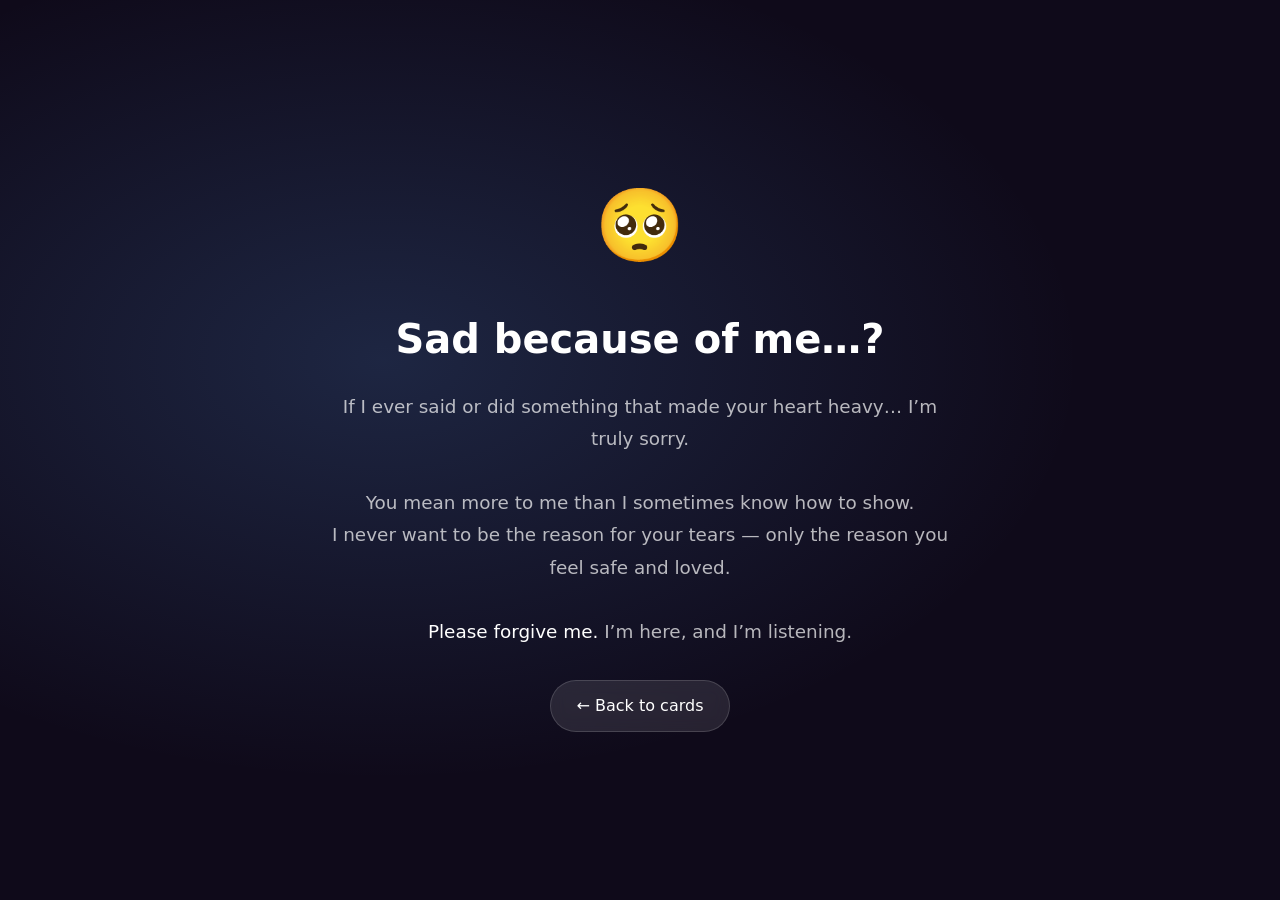
==== sad.html @ e7a7d465 "14112006" ====
<!DOCTYPE html>
<html lang="en">
<head>
  <meta charset="UTF-8" />
  <meta name="viewport" content="width=device-width, initial-scale=1.0" />
  <title>Sad bcoz of me…??</title>
  <link rel="stylesheet" href="styles.css" />
</head>
<body>
  <div class="particles"></div>

  <main class="detail-page sad-bg">
    <div class="detail-content">
      <div class="detail-icon">🥺</div>
      <h1>Sad because of me…?</h1>
      <p class="message">
        If I ever said or did something that made your heart heavy… I’m truly sorry.<br><br>
        You mean more to me than I sometimes know how to show.<br>
        I never want to be the reason for your tears — only the reason you feel safe and loved.<br><br>
        <span class="highlight">Please forgive me.</span> I’m here, and I’m listening.
      </p>
      <a href="inside.html" class="back-btn">← Back to cards</a>
    </div>
  </main>

  <script src="script.js"></script>
</body>
</html>
---- styles.css ----
/* ===== Global Styles ===== */
:root {
  --primary: #ff6b9d;
  --primary-dark: #e84a7f;
  --secondary: #a78bfa;
  --accent: #fbbf24;
  --bg-dark: #0f0a1a;
  --bg-card: rgba(255, 255, 255, 0.08);
  --text: #ffffff;
  --text-muted: rgba(255, 255, 255, 0.7);
  --glow: 0 0 30px rgba(255, 107, 157, 0.4);
  --font-main: 'Segoe UI', system-ui, -apple-system, sans-serif;
}

* {
  margin: 0;
  padding: 0;
  box-sizing: border-box;
}

html {
  scroll-behavior: smooth;
}

body {
  font-family: var(--font-main);
  background: var(--bg-dark);
  color: var(--text);
  min-height: 100vh;
  overflow-x: hidden;
  line-height: 1.6;
}

/* Floating particles background */
.particles {
  position: fixed;
  top: 0;
  left: 0;
  width: 100%;
  height: 100%;
  pointer-events: none;
  z-index: 0;
  overflow: hidden;
}

.particle {
  position: absolute;
  width: 6px;
  height: 6px;
  background: radial-gradient(circle, var(--primary), transparent);
  border-radius: 50%;
  opacity: 0.6;
  animation: float-up linear infinite;
}

@keyframes float-up {
  0% {
    transform: translateY(100vh) scale(0);
    opacity: 0;
  }
  10% {
    opacity: 0.6;
  }
  90% {
    opacity: 0.4;
  }
  100% {
    transform: translateY(-10vh) scale(1);
    opacity: 0;
  }
}

/* ===== Landing Page ===== */
.landing {
  position: relative;
  min-height: 100vh;
  display: flex;
  flex-direction: column;
  align-items: center;
  justify-content: center;
  text-align: center;
  padding: 2rem;
  z-index: 1;
  background: 
    radial-gradient(ellipse at 20% 50%, rgba(255, 107, 157, 0.15) 0%, transparent 50%),
    radial-gradient(ellipse at 80% 20%, rgba(167, 139, 250, 0.12) 0%, transparent 50%),
    radial-gradient(ellipse at 50% 80%, rgba(251, 191, 36, 0.08) 0%, transparent 50%),
    var(--bg-dark);
}

.landing-content {
  max-width: 700px;
  animation: fadeInUp 1.2s ease-out;
}

@keyframes fadeInUp {
  from {
    opacity: 0;
    transform: translateY(40px);
  }
  to {
    opacity: 1;
    transform: translateY(0);
  }
}

.heart-icon {
  font-size: 4rem;
  margin-bottom: 1.5rem;
  animation: heartbeat 1.8s ease-in-out infinite;
  filter: drop-shadow(0 0 20px rgba(255, 107, 157, 0.6));
}

@keyframes heartbeat {
  0%, 100% { transform: scale(1); }
  15% { transform: scale(1.15); }
  30% { transform: scale(1); }
  45% { transform: scale(1.1); }
  60% { transform: scale(1); }
}

.landing h1 {
  font-size: clamp(2rem, 6vw, 3.2rem);
  font-weight: 700;
  margin-bottom: 1rem;
  background: linear-gradient(135deg, #ff6b9d, #a78bfa, #fbbf24);
  -webkit-background-clip: text;
  -webkit-text-fill-color: transparent;
  background-clip: text;
  letter-spacing: -0.5px;
}

.landing .subtitle {
  font-size: clamp(1.1rem, 3vw, 1.4rem);
  color: var(--text-muted);
  margin-bottom: 2.5rem;
  font-weight: 300;
}

.cta-btn {
  display: inline-flex;
  align-items: center;
  gap: 0.6rem;
  padding: 1rem 2.2rem;
  font-size: 1.15rem;
  font-weight: 600;
  color: white;
  background: linear-gradient(135deg, var(--primary), var(--secondary));
  border: none;
  border-radius: 50px;
  cursor: pointer;
  text-decoration: none;
  box-shadow: var(--glow), 0 8px 25px rgba(0,0,0,0.3);
  transition: all 0.35s cubic-bezier(0.4, 0, 0.2, 1);
  position: relative;
  overflow: hidden;
}

.cta-btn::before {
  content: '';
  position: absolute;
  top: 0;
  left: -100%;
  width: 100%;
  height: 100%;
  background: linear-gradient(90deg, transparent, rgba(255,255,255,0.25), transparent);
  transition: left 0.5s;
}

.cta-btn:hover::before {
  left: 100%;
}

.cta-btn:hover {
  transform: translateY(-4px) scale(1.03);
  box-shadow: 0 0 40px rgba(255, 107, 157, 0.55), 0 12px 30px rgba(0,0,0,0.35);
}

.cta-btn:active {
  transform: translateY(-1px) scale(0.98);
}

.sparkles {
  position: absolute;
  width: 100%;
  height: 100%;
  top: 0;
  left: 0;
  pointer-events: none;
}

/* ===== Cards Page ===== */
.cards-page {
  position: relative;
  min-height: 100vh;
  padding: 3rem 1.5rem 4rem;
  z-index: 1;
  background: 
    radial-gradient(ellipse at 10% 20%, rgba(255, 107, 157, 0.12) 0%, transparent 45%),
    radial-gradient(ellipse at 90% 70%, rgba(167, 139, 250, 0.1) 0%, transparent 45%),
    var(--bg-dark);
}

.cards-header {
  text-align: center;
  margin-bottom: 3rem;
  animation: fadeInUp 0.8s ease-out;
}

.cards-header h1 {
  font-size: clamp(1.8rem, 5vw, 2.6rem);
  margin-bottom: 0.5rem;
  background: linear-gradient(135deg, #ff6b9d, #a78bfa);
  -webkit-background-clip: text;
  -webkit-text-fill-color: transparent;
  background-clip: text;
}

.cards-header p {
  color: var(--text-muted);
  font-size: 1.1rem;
}

.cards-grid {
  display: grid;
  grid-template-columns: repeat(auto-fit, minmax(260px, 1fr));
  gap: 1.8rem;
  max-width: 1100px;
  margin: 0 auto;
}

.card {
  background: var(--bg-card);
  backdrop-filter: blur(16px);
  border: 1px solid rgba(255, 255, 255, 0.1);
  border-radius: 24px;
  padding: 2rem 1.6rem;
  text-align: center;
  text-decoration: none;
  color: inherit;
  transition: all 0.4s cubic-bezier(0.4, 0, 0.2, 1);
  position: relative;
  overflow: hidden;
  animation: cardIn 0.7s ease-out backwards;
  cursor: pointer;
}

.card:nth-child(1) { animation-delay: 0.1s; }
.card:nth-child(2) { animation-delay: 0.2s; }
.card:nth-child(3) { animation-delay: 0.3s; }
.card:nth-child(4) { animation-delay: 0.4s; }
.card:nth-child(5) { animation-delay: 0.5s; }

@keyframes cardIn {
  from {
    opacity: 0;
    transform: translateY(30px) scale(0.95);
  }
  to {
    opacity: 1;
    transform: translateY(0) scale(1);
  }
}

.card::before {
  content: '';
  position: absolute;
  inset: 0;
  border-radius: 24px;
  padding: 1px;
  background: linear-gradient(135deg, transparent, rgba(255,107,157,0.4), transparent);
  -webkit-mask: linear-gradient(#fff 0 0) content-box, linear-gradient(#fff 0 0);
  mask: linear-gradient(#fff 0 0) content-box, linear-gradient(#fff 0 0);
  -webkit-mask-composite: xor;
  mask-composite: exclude;
  opacity: 0;
  transition: opacity 0.4s;
}

.card:hover::before {
  opacity: 1;
}

.card:hover {
  transform: translateY(-10px) scale(1.02);
  background: rgba(255, 255, 255, 0.12);
  box-shadow: 0 20px 40px rgba(0,0,0,0.3), 0 0 30px rgba(255, 107, 157, 0.2);
}

.card-icon {
  font-size: 3rem;
  margin-bottom: 1rem;
  display: block;
  transition: transform 0.4s;
}

.card:hover .card-icon {
  transform: scale(1.15);
}

.card h3 {
  font-size: 1.2rem;
  font-weight: 600;
  margin-bottom: 0.6rem;
  color: #fff;
}

.card p {
  font-size: 0.95rem;
  color: var(--text-muted);
  line-height: 1.5;
}

.card .arrow {
  display: inline-block;
  margin-top: 1.2rem;
  font-size: 1.3rem;
  opacity: 0.6;
  transition: all 0.3s;
}

.card:hover .arrow {
  opacity: 1;
  transform: translateX(6px);
}

/* Card color accents */
.card.sad { --accent-color: #60a5fa; }
.card.happy { --accent-color: #fbbf24; }
.card.periods { --accent-color: #f472b6; }
.card.special { --accent-color: #a78bfa; }
.card.surprise { --accent-color: #34d399; }

.card.sad:hover { box-shadow: 0 20px 40px rgba(0,0,0,0.3), 0 0 30px rgba(96, 165, 250, 0.25); }
.card.happy:hover { box-shadow: 0 20px 40px rgba(0,0,0,0.3), 0 0 30px rgba(251, 191, 36, 0.25); }
.card.periods:hover { box-shadow: 0 20px 40px rgba(0,0,0,0.3), 0 0 30px rgba(244, 114, 182, 0.25); }
.card.special:hover { box-shadow: 0 20px 40px rgba(0,0,0,0.3), 0 0 30px rgba(167, 139, 250, 0.25); }
.card.surprise:hover { box-shadow: 0 20px 40px rgba(0,0,0,0.3), 0 0 30px rgba(52, 211, 153, 0.25); }

/* ===== Detail Pages ===== */
.detail-page {
  position: relative;
  min-height: 100vh;
  display: flex;
  flex-direction: column;
  align-items: center;
  justify-content: center;
  padding: 2rem 1.5rem;
  z-index: 1;
  text-align: center;
}

.detail-page.sad-bg {
  background: 
    radial-gradient(ellipse at 30% 40%, rgba(96, 165, 250, 0.18) 0%, transparent 55%),
    var(--bg-dark);
}
.detail-page.happy-bg {
  background: 
    radial-gradient(ellipse at 70% 30%, rgba(251, 191, 36, 0.15) 0%, transparent 55%),
    var(--bg-dark);
}
.detail-page.periods-bg {
  background: 
    radial-gradient(ellipse at 40% 60%, rgba(244, 114, 182, 0.16) 0%, transparent 55%),
    var(--bg-dark);
}
.detail-page.special-bg {
  background: 
    radial-gradient(ellipse at 50% 40%, rgba(167, 139, 250, 0.18) 0%, transparent 55%),
    var(--bg-dark);
}
.detail-page.surprise-bg {
  background: 
    radial-gradient(ellipse at 60% 50%, rgba(52, 211, 153, 0.15) 0%, transparent 55%),
    var(--bg-dark);
}

.detail-content {
  max-width: 620px;
  animation: fadeInUp 1s ease-out;
}

.detail-icon {
  font-size: 4.5rem;
  margin-bottom: 1.5rem;
  animation: gentleBounce 2.5s ease-in-out infinite;
}

@keyframes gentleBounce {
  0%, 100% { transform: translateY(0); }
  50% { transform: translateY(-12px); }
}

.detail-content h1 {
  font-size: clamp(1.8rem, 5vw, 2.5rem);
  margin-bottom: 1.2rem;
  font-weight: 700;
}

.detail-content .message {
  font-size: 1.15rem;
  color: var(--text-muted);
  margin-bottom: 2rem;
  line-height: 1.75;
}

.detail-content .highlight {
  color: #fff;
  font-weight: 500;
}

.back-btn {
  display: inline-flex;
  align-items: center;
  gap: 0.5rem;
  padding: 0.75rem 1.6rem;
  font-size: 1rem;
  font-weight: 500;
  color: white;
  background: rgba(255, 255, 255, 0.1);
  border: 1px solid rgba(255, 255, 255, 0.15);
  border-radius: 40px;
  text-decoration: none;
  transition: all 0.3s;
  backdrop-filter: blur(8px);
}

.back-btn:hover {
  background: rgba(255, 255, 255, 0.18);
  transform: translateX(-4px);
}

/* Special page extras */
.special-box {
  background: rgba(167, 139, 250, 0.12);
  border: 1px solid rgba(167, 139, 250, 0.3);
  border-radius: 20px;
  padding: 1.8rem;
  margin: 1.5rem 0 2rem;
  text-align: left;
}

.special-box p {
  margin-bottom: 0.8rem;
  color: var(--text-muted);
}

.special-box p:last-child {
  margin-bottom: 0;
}

/* Surprise locked feel */
.locked-badge {
  display: inline-block;
  background: rgba(52, 211, 153, 0.15);
  border: 1px solid rgba(52, 211, 153, 0.35);
  color: #34d399;
  padding: 0.4rem 1rem;
  border-radius: 20px;
  font-size: 0.9rem;
  font-weight: 600;
  margin-bottom: 1.5rem;
  letter-spacing: 0.5px;
}

/* Footer tiny note */
.page-footer {
  position: absolute;
  bottom: 1.5rem;
  left: 0;
  right: 0;
  text-align: center;
  font-size: 0.85rem;
  color: rgba(255,255,255,0.35);
}

/* Responsive */
@media (max-width: 600px) {
  .cards-grid {
    grid-template-columns: 1fr;
    max-width: 340px;
  }
  .landing h1 {
    font-size: 2rem;
  }
}
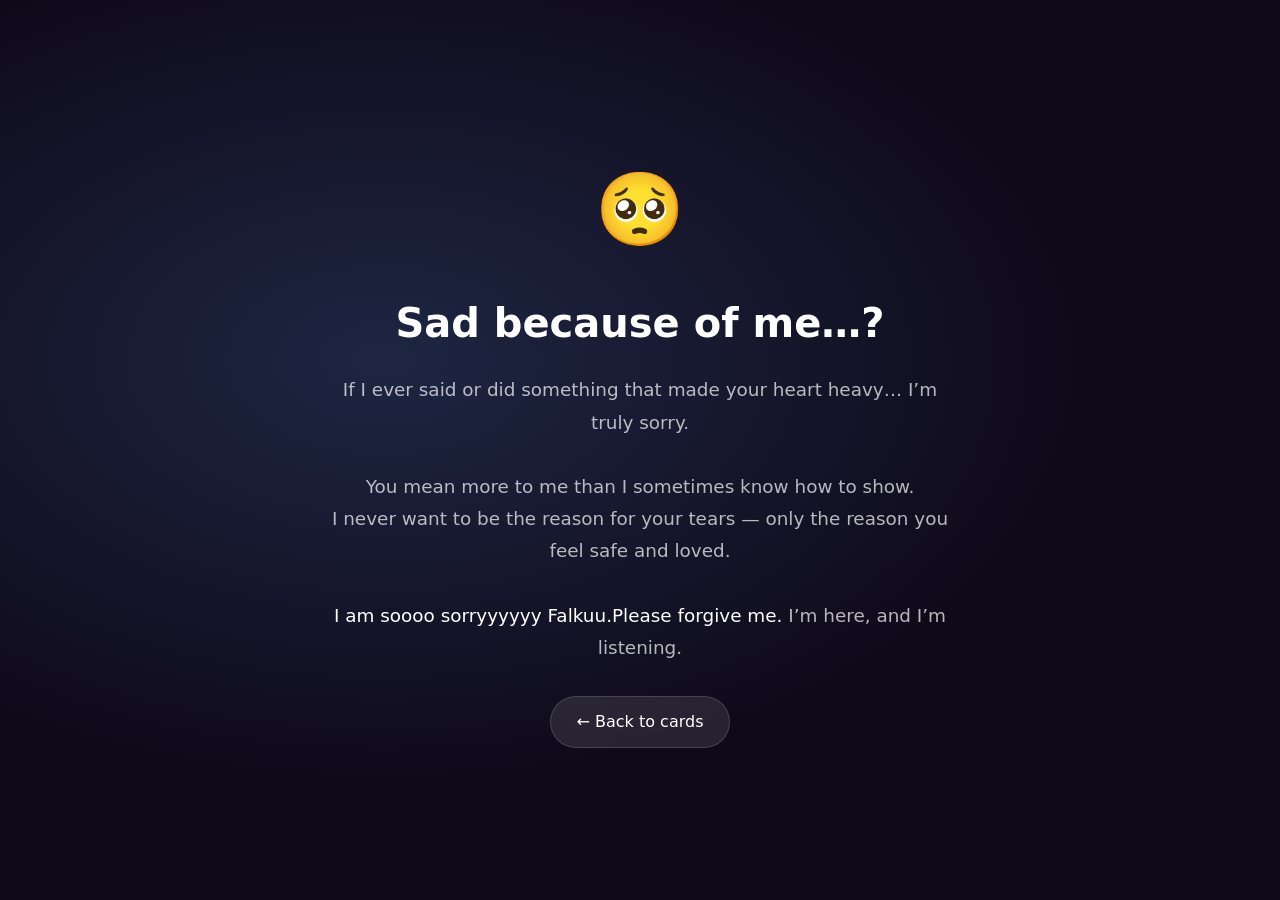
==== commit 2316b565: "14112006" ====
--- a/sad.html
+++ b/sad.html
@@ -17,7 +17,7 @@
         If I ever said or did something that made your heart heavy… I’m truly sorry.<br><br>
         You mean more to me than I sometimes know how to show.<br>
         I never want to be the reason for your tears — only the reason you feel safe and loved.<br><br>
-        <span class="highlight">Please forgive me.</span> I’m here, and I’m listening.
+        <span class="highlight">I am soooo sorryyyyyy Falkuu.Please forgive me.</span> I’m here, and I’m listening.
       </p>
       <a href="inside.html" class="back-btn">← Back to cards</a>
     </div>
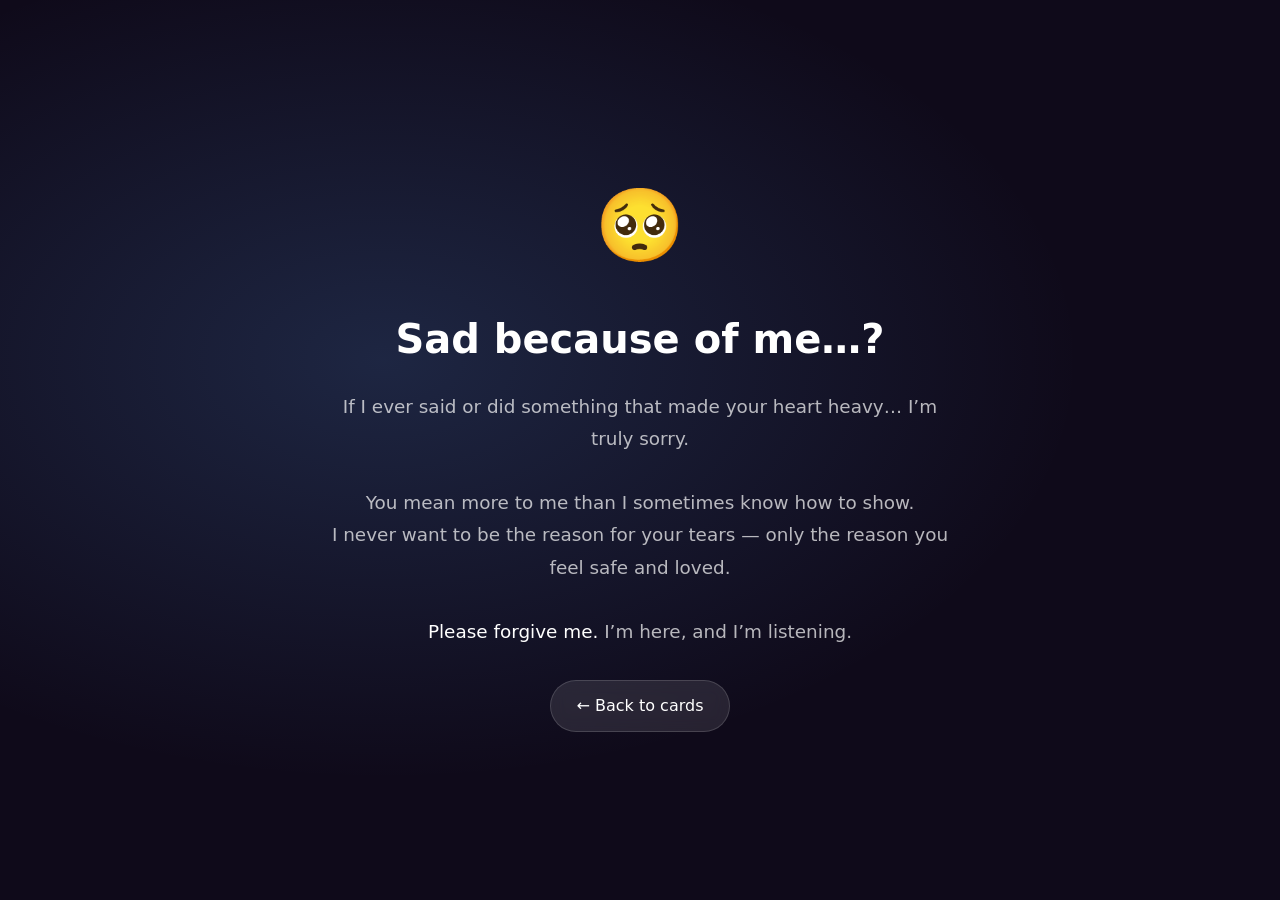
==== commit 2e3e2746: "14112026" ====
--- a/sad.html
+++ b/sad.html
@@ -17,7 +17,7 @@
         If I ever said or did something that made your heart heavy… I’m truly sorry.<br><br>
         You mean more to me than I sometimes know how to show.<br>
         I never want to be the reason for your tears — only the reason you feel safe and loved.<br><br>
-        <span class="highlight">I am soooo sorryyyyyy Falkuu.Please forgive me.</span> I’m here, and I’m listening.
+        <span class="highlight">Please forgive me.</span> I’m here, and I’m listening.
       </p>
       <a href="inside.html" class="back-btn">← Back to cards</a>
     </div>
